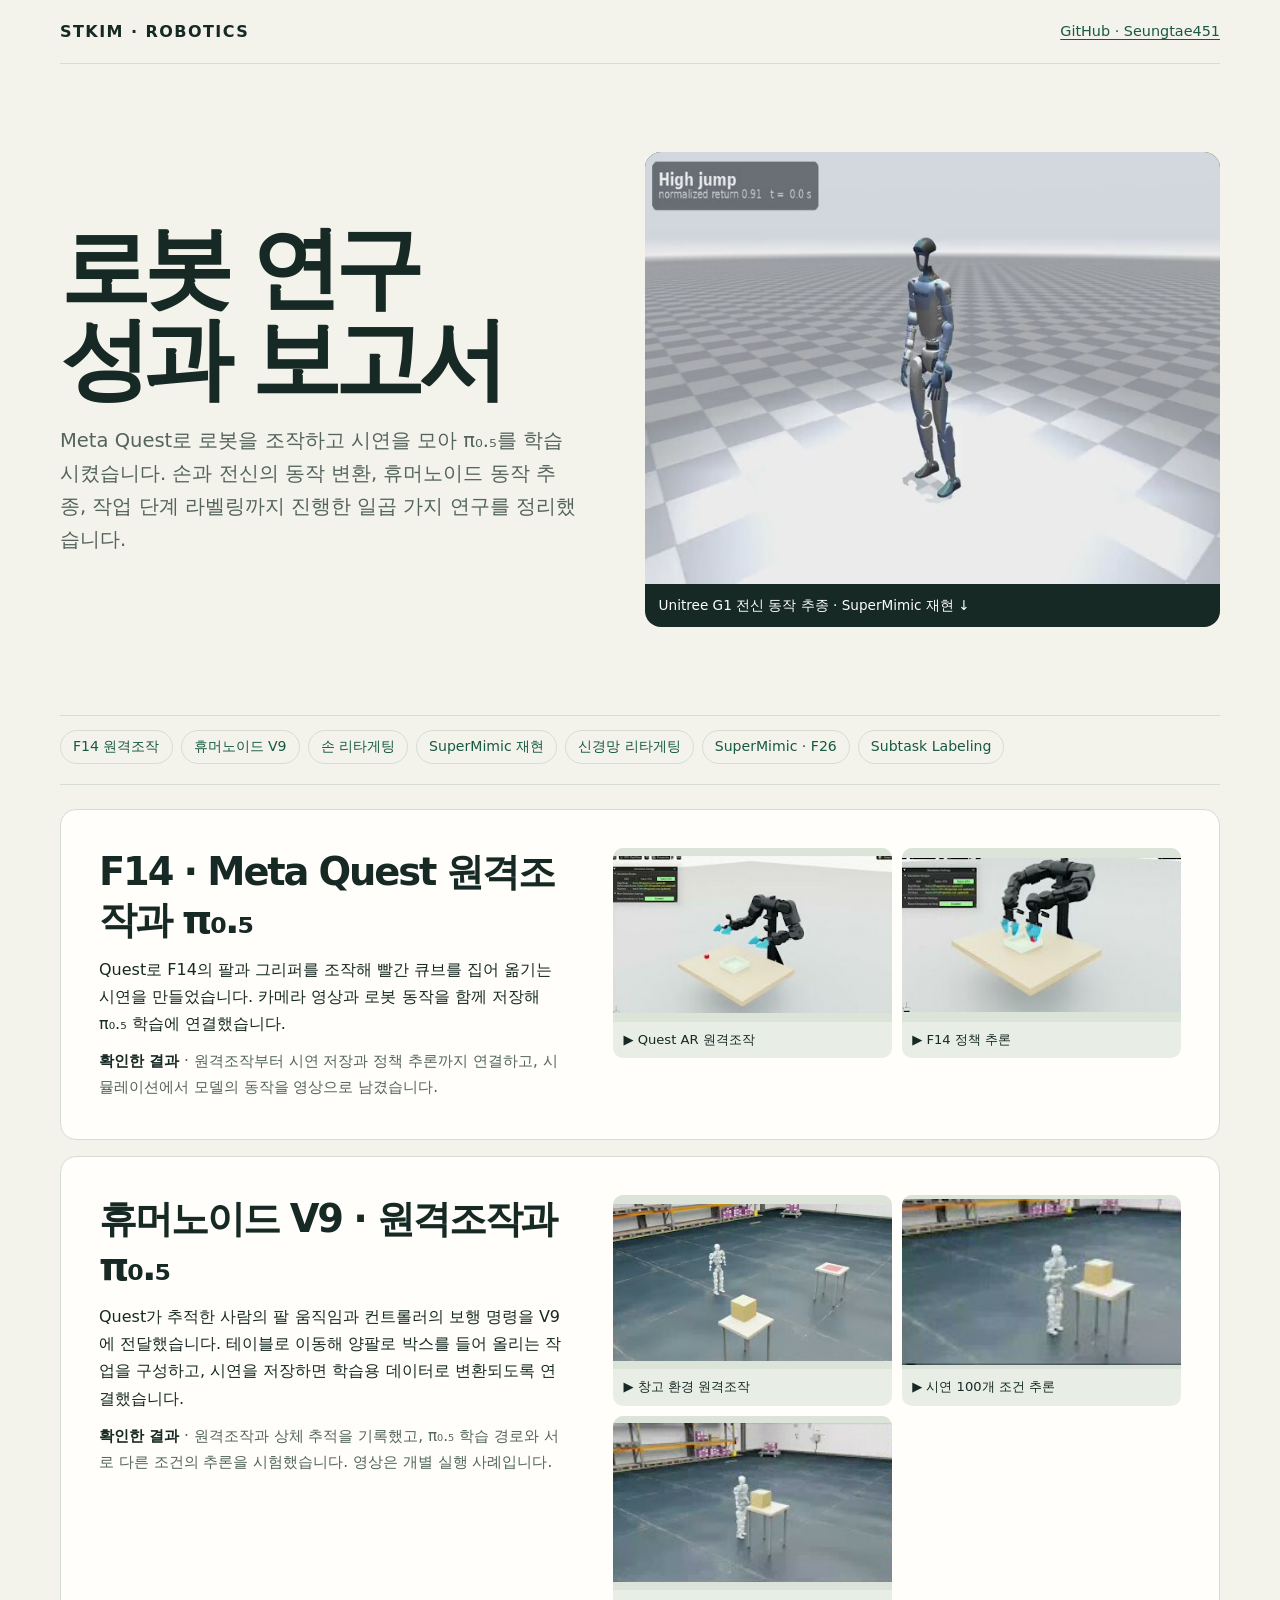
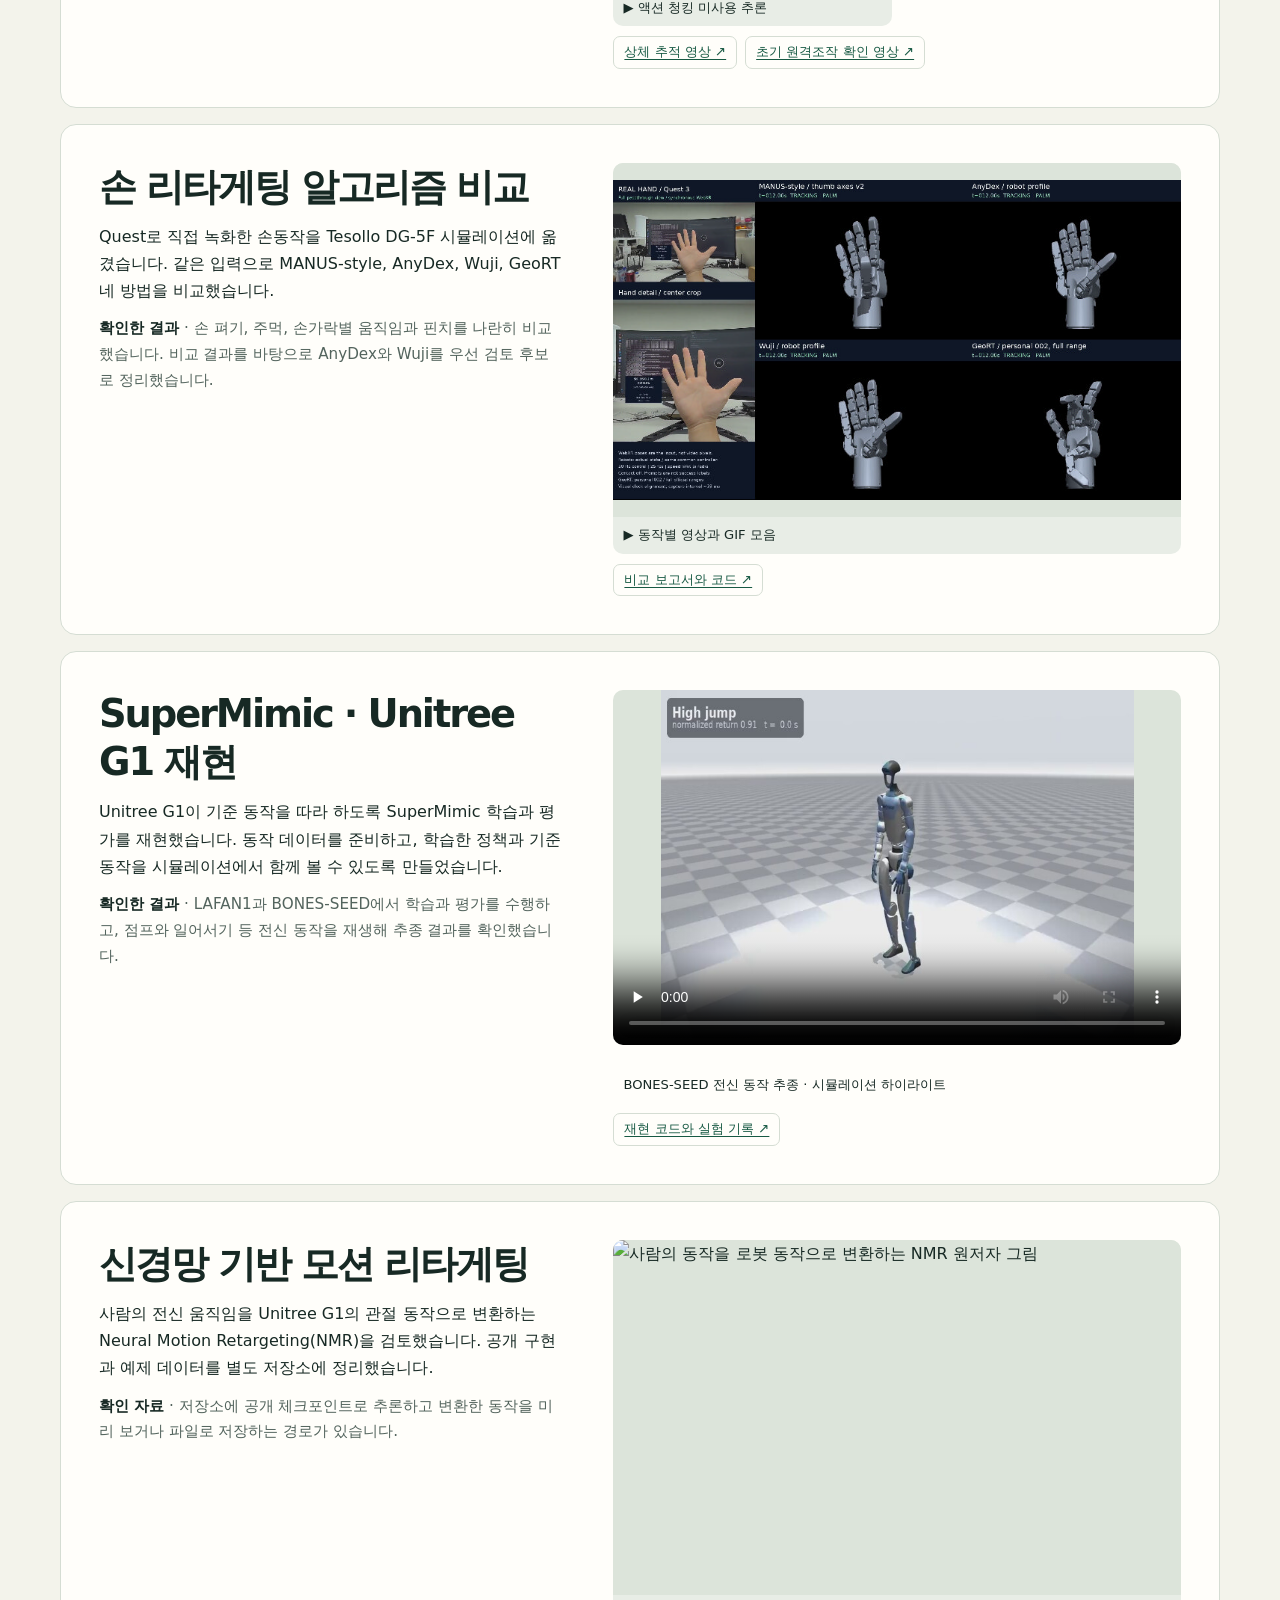
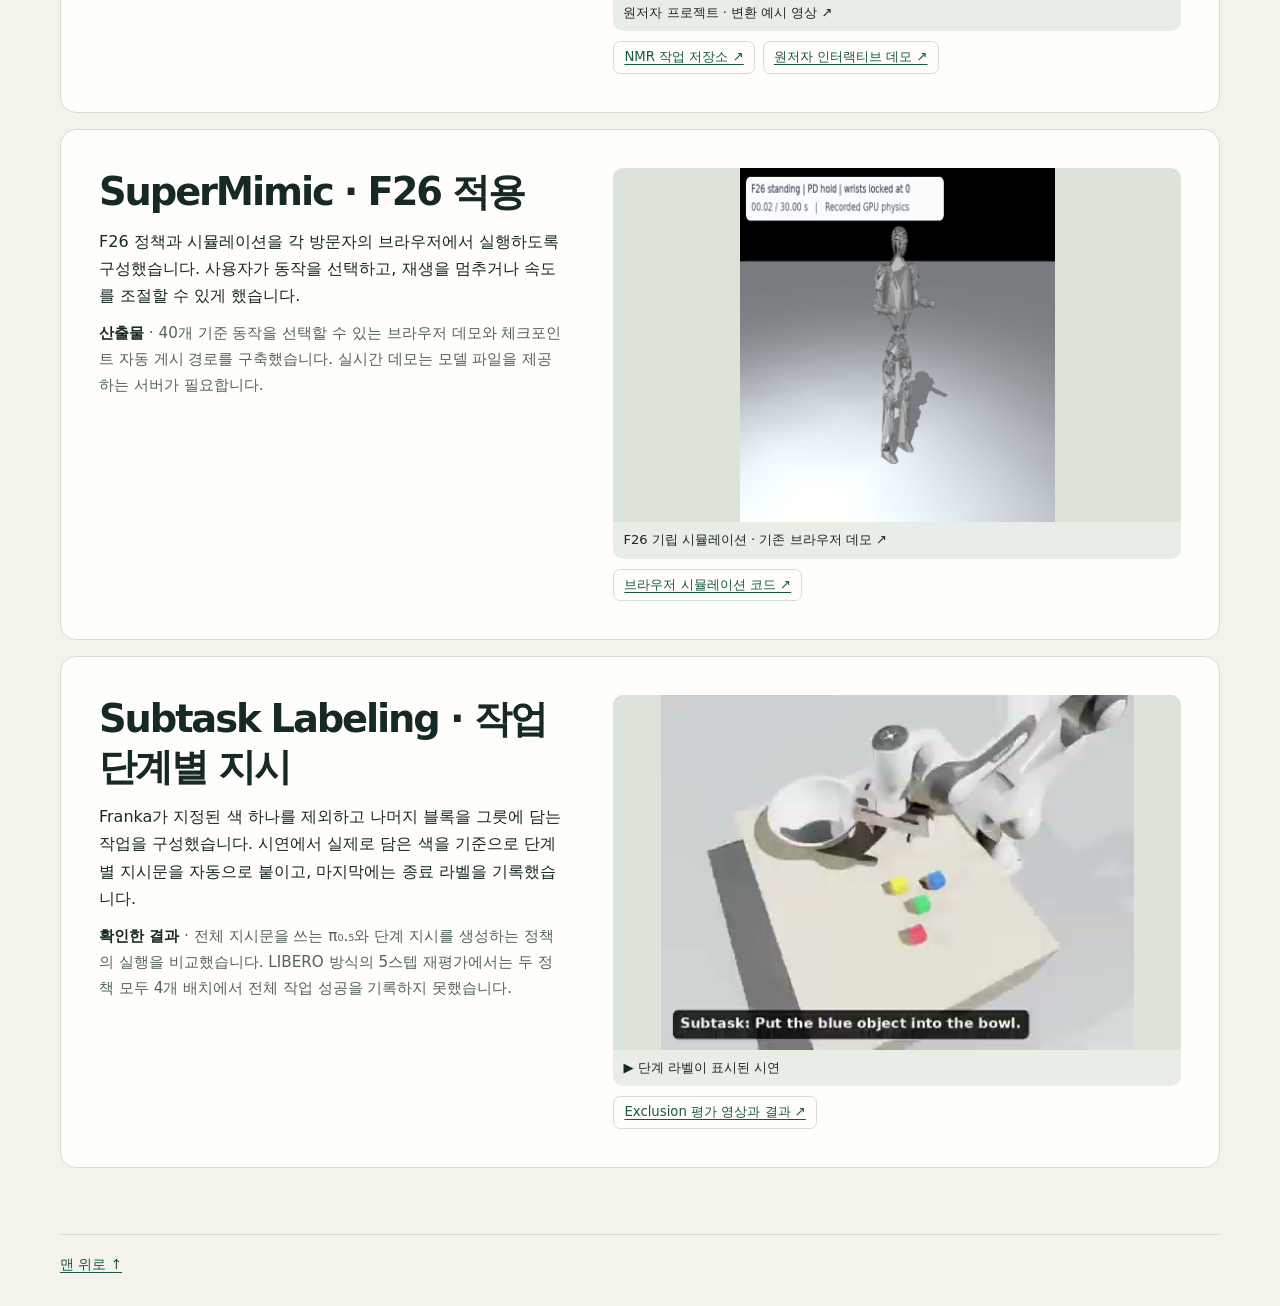
==== research/index.html @ a33a698f "Publish STKIM robotics research report" ====
<!doctype html>
<html lang="ko">
<head>
  <meta charset="utf-8">
  <meta name="viewport" content="width=device-width, initial-scale=1">
  <meta name="description" content="Seungtae451의 STKIM 로봇 연구 기록. Quest 원격조작, π₀.₅ 학습, 리타게팅, SuperMimic, Subtask Labeling.">
  <title>STKIM 로봇 연구 성과 | Seungtae451</title>
  <style>
    :root { color-scheme: light; --paper: #f3f3eb; --white: #fffefa; --ink: #172924; --muted: #53645d; --accent: #175943; --border: #d5ddd3; }
    * { box-sizing: border-box; }
    body { margin: 0; background: var(--paper); color: var(--ink); font: 16px/1.7 "Instrument Sans", system-ui, sans-serif; }
    a { color: var(--accent); text-underline-offset: .2em; }
    a:focus-visible { outline: 2px solid #97640c; outline-offset: 4px; }
    img, video { display: block; width: 100%; }
    .wrap { max-width: 1160px; width: min(100% - 36px, 1160px); margin-inline: auto; }
    .top { display: flex; justify-content: space-between; align-items: center; gap: 14px; padding-block: 18px; border-bottom: 1px solid var(--border); }
    .top a { font-size: .9rem; }
    .brand { font-weight: 800; letter-spacing: .09em; }
    .hero { display: grid; grid-template-columns: .95fr 1.05fr; align-items: center; gap: clamp(22px, 5vw, 70px); padding-block: clamp(36px, 7vw, 88px); }
    h1, h2, p, figure { margin: 0; }
    h1 { font-size: clamp(2.8rem, 7vw, 5.8rem); line-height: 1.02; letter-spacing: -.075em; }
    h2 { font-size: clamp(1.55rem, 3vw, 2.45rem); line-height: 1.25; letter-spacing: -.055em; }
    .hero p { color: var(--muted); font-size: clamp(1rem, 2vw, 1.22rem); margin-top: 18px; max-width: 28em; }
    .hero-photo { overflow: hidden; border-radius: 16px; background: var(--ink); color: white; text-decoration: none; }
    .hero-photo img { aspect-ratio: 4/3; object-fit: cover; }
    .hero-photo figcaption { padding: 10px 14px; font-size: .85rem; }
    nav { display: flex; flex-wrap: wrap; gap: 8px; padding-block: 14px 20px; border-block: 1px solid var(--border); }
    nav a { border: 1px solid var(--border); padding: 4px 12px; border-radius: 99px; text-decoration: none; font-size: .88rem; }
    nav a:hover, .links a:hover { background: #e4ece2; }
    main { padding-block: 24px 50px; }
    article { display: grid; grid-template-columns: minmax(0, .9fr) minmax(0, 1.1fr); gap: clamp(18px, 4vw, 50px); padding: clamp(16px, 3.4vw, 38px); background: var(--white); border: 1px solid var(--border); border-radius: 16px; margin-bottom: 16px; scroll-margin-top: 14px; }
    article:target { border-color: var(--accent); }
    article p { margin-top: 12px; }
    .result { color: var(--muted); font-size: .95rem; }
    .result strong { color: var(--ink); }
    .media { display: grid; align-content: start; gap: 10px; min-width: 0; }
    .two { display: grid; grid-template-columns: repeat(2, minmax(0, 1fr)); gap: 10px; }
    .shot { display: block; color: var(--ink); background: #e8ede6; border-radius: 10px; overflow: hidden; text-decoration: none; }
    .shot img, video { background: #dce4da; aspect-ratio: 16/10; object-fit: contain; }
    .shot figcaption, .caption { padding: 7px 10px; font-size: .82rem; }
    video { border-radius: 10px; }
    .links { display: flex; flex-wrap: wrap; gap: 8px; align-items: center; }
    .links a { padding: 4px 10px; border: 1px solid var(--border); border-radius: 7px; font-size: .83rem; }
    footer { padding-block: 18px 30px; border-top: 1px solid var(--border); font-size: .85rem; }
    @media (max-width: 730px) { .hero, article { grid-template-columns: 1fr; } .hero-photo img { aspect-ratio: 16/10; } }
    @media (max-width: 365px) { .two { grid-template-columns: 1fr; } }
  </style>
</head>
<body>
  <header class="wrap top" id="top">
    <span class="brand">STKIM · ROBOTICS</span>
    <a href="https://github.com/Seungtae451">GitHub · Seungtae451</a>
  </header>
  <div class="wrap">
    <div class="hero">
      <div>
        <h1>로봇 연구<br>성과 보고서</h1>
        <p>Meta Quest로 로봇을 조작하고 시연을 모아 π₀.₅를 학습시켰습니다. 손과 전신의 동작 변환, 휴머노이드 동작 추종, 작업 단계 라벨링까지 진행한 일곱 가지 연구를 정리했습니다.</p>
      </div>
      <a class="hero-photo" href="#supermimic">
        <figure>
          <img src="media/g1.jpg" alt="전신 동작 추종 평가 중인 Unitree G1 시뮬레이션">
          <figcaption>Unitree G1 전신 동작 추종 · SuperMimic 재현 ↓</figcaption>
        </figure>
      </a>
    </div>
    <nav aria-label="연구 목차">
      <a href="#f14">F14 원격조작</a>
      <a href="#v9">휴머노이드 V9</a>
      <a href="#hand">손 리타게팅</a>
      <a href="#supermimic">SuperMimic 재현</a>
      <a href="#nmr">신경망 리타게팅</a>
      <a href="#f26">SuperMimic · F26</a>
      <a href="#subtasks">Subtask Labeling</a>
    </nav>
  </div>
  <main class="wrap">
    <article id="f14">
      <div>
        <h2>F14 · Meta Quest 원격조작과 π₀.₅</h2>
        <p>Quest로 F14의 팔과 그리퍼를 조작해 빨간 큐브를 집어 옮기는 시연을 만들었습니다. 카메라 영상과 로봇 동작을 함께 저장해 π₀.₅ 학습에 연결했습니다.</p>
        <p class="result"><strong>확인한 결과</strong> · 원격조작부터 시연 저장과 정책 추론까지 연결하고, 시뮬레이션에서 모델의 동작을 영상으로 남겼습니다.</p>
      </div>
      <div class="media">
        <div class="two">
          <a class="shot" href="https://drive.google.com/file/d/10QDhROBwnZEJcBWFunTa1n_Fi5Is-BO4/view"><figure><img loading="lazy" src="media/f14-teleop.jpg" alt="테이블 위 큐브를 조작하는 F14 시뮬레이션"><figcaption>▶ Quest AR 원격조작</figcaption></figure></a>
          <a class="shot" href="https://drive.google.com/file/d/1l9twoK1zWPKI_O8fhQSVG7NZGAdwRZES/view"><figure><img loading="lazy" src="media/f14-inference.jpg" alt="큐브와 트레이 위로 양팔을 뻗은 F14"><figcaption>▶ F14 정책 추론</figcaption></figure></a>
        </div>
      </div>
    </article>
    <article id="v9">
      <div>
        <h2>휴머노이드 V9 · 원격조작과 π₀.₅</h2>
        <p>Quest가 추적한 사람의 팔 움직임과 컨트롤러의 보행 명령을 V9에 전달했습니다. 테이블로 이동해 양팔로 박스를 들어 올리는 작업을 구성하고, 시연을 저장하면 학습용 데이터로 변환되도록 연결했습니다.</p>
        <p class="result"><strong>확인한 결과</strong> · 원격조작과 상체 추적을 기록했고, π₀.₅ 학습 경로와 서로 다른 조건의 추론을 시험했습니다. 영상은 개별 실행 사례입니다.</p>
      </div>
      <div class="media">
        <div class="two">
          <a class="shot" href="https://drive.google.com/file/d/1FmxVtYudtwBKYmcY87tuaqDLKYUvxX9Q/view"><figure><img loading="lazy" src="media/v9-teleop.jpg" alt="창고에서 상자와 테이블을 마주한 V9"><figcaption>▶ 창고 환경 원격조작</figcaption></figure></a>
          <a class="shot" href="https://drive.google.com/file/d/1nk2f-4PsqUkwDfJNuUQLoX2HTHNrC0Kg/view"><figure><img loading="lazy" src="media/v9-inference-100.jpg" alt="V9이 상자 앞에 접근한 π₀.₅ 추론 장면"><figcaption>▶ 시연 100개 조건 추론</figcaption></figure></a>
          <a class="shot" href="https://drive.google.com/file/d/1Ysn9MyioKZhhFRVrclIQYXdm59sbXl_d/view"><figure><img loading="lazy" src="media/v9-inference.jpg" alt="액션 청킹을 사용하지 않은 V9 추론 장면"><figcaption>▶ 액션 청킹 미사용 추론</figcaption></figure></a>
        </div>
        <div class="links">
          <a href="https://drive.google.com/file/d/10MUFA9UGnZ_Vcvisf9_b1suWK8al1P_J/view">상체 추적 영상 ↗</a>
          <a href="https://drive.google.com/file/d/1uySdnS9bOAnoiG3dwZJFyXrgqfOoGhAy/view">초기 원격조작 확인 영상 ↗</a>
        </div>
      </div>
    </article>
    <article id="hand">
      <div>
        <h2>손 리타게팅 알고리즘 비교</h2>
        <p>Quest로 직접 녹화한 손동작을 Tesollo DG-5F 시뮬레이션에 옮겼습니다. 같은 입력으로 MANUS-style, AnyDex, Wuji, GeoRT 네 방법을 비교했습니다.</p>
        <p class="result"><strong>확인한 결과</strong> · 손 펴기, 주먹, 손가락별 움직임과 핀치를 나란히 비교했습니다. 비교 결과를 바탕으로 AnyDex와 Wuji를 우선 검토 후보로 정리했습니다.</p>
      </div>
      <div class="media">
        <a class="shot" href="https://github.com/Seungtae451/hand_teleoperation#sec07"><figure><img loading="lazy" src="media/hand.jpg" alt="사람 손과 네 리타게팅 방법의 결과를 나란히 비교한 화면"><figcaption>▶ 동작별 영상과 GIF 모음</figcaption></figure></a>
        <div class="links"><a href="https://github.com/Seungtae451/hand_teleoperation">비교 보고서와 코드 ↗</a></div>
      </div>
    </article>
    <article id="supermimic">
      <div>
        <h2>SuperMimic · Unitree G1 재현</h2>
        <p>Unitree G1이 기준 동작을 따라 하도록 SuperMimic 학습과 평가를 재현했습니다. 동작 데이터를 준비하고, 학습한 정책과 기준 동작을 시뮬레이션에서 함께 볼 수 있도록 만들었습니다.</p>
        <p class="result"><strong>확인한 결과</strong> · LAFAN1과 BONES-SEED에서 학습과 평가를 수행하고, 점프와 일어서기 등 전신 동작을 재생해 추종 결과를 확인했습니다.</p>
      </div>
      <div class="media">
        <video controls preload="none" playsinline poster="media/g1.jpg" aria-label="G1의 BONES-SEED 전신 동작 추종 영상"><source src="media/g1-demo.webm" type="video/webm"></video>
        <p class="caption">BONES-SEED 전신 동작 추종 · 시뮬레이션 하이라이트</p>
        <div class="links"><a href="https://github.com/Seungtae451/SuperMimic-Reproduced_Cocelo">재현 코드와 실험 기록 ↗</a></div>
      </div>
    </article>
    <article id="nmr">
      <div>
        <h2>신경망 기반 모션 리타게팅</h2>
        <p>사람의 전신 움직임을 Unitree G1의 관절 동작으로 변환하는 Neural Motion Retargeting(NMR)을 검토했습니다. 공개 구현과 예제 데이터를 별도 저장소에 정리했습니다.</p>
        <p class="result"><strong>확인 자료</strong> · 저장소에 공개 체크포인트로 추론하고 변환한 동작을 미리 보거나 파일로 저장하는 경로가 있습니다.</p>
      </div>
      <div class="media">
        <a class="shot" href="https://nju3dv-humanoidgroup.github.io/nmr.github.io/"><figure><img loading="lazy" src="https://nju3dv-humanoidgroup.github.io/nmr.github.io/static/images/2.png" alt="사람의 동작을 로봇 동작으로 변환하는 NMR 원저자 그림"><figcaption>원저자 프로젝트 · 변환 예시 영상 ↗</figcaption></figure></a>
        <div class="links"><a href="https://github.com/Seungtae451/neural_motion_re-targeting">NMR 작업 저장소 ↗</a><a href="https://huggingface.co/spaces/RayZhao/NMR">원저자 인터랙티브 데모 ↗</a></div>
      </div>
    </article>
    <article id="f26">
      <div>
        <h2>SuperMimic · F26 적용</h2>
        <p>F26 정책과 시뮬레이션을 각 방문자의 브라우저에서 실행하도록 구성했습니다. 사용자가 동작을 선택하고, 재생을 멈추거나 속도를 조절할 수 있게 했습니다.</p>
        <p class="result"><strong>산출물</strong> · 40개 기준 동작을 선택할 수 있는 브라우저 데모와 체크포인트 자동 게시 경로를 구축했습니다. 실시간 데모는 모델 파일을 제공하는 서버가 필요합니다.</p>
      </div>
      <div class="media">
        <a class="shot" href="https://seungtae451.github.io/supermimic_f26/"><figure><img loading="lazy" src="media/f26.jpg" alt="F26의 시뮬레이션 기립 테스트 장면"><figcaption>F26 기립 시뮬레이션 · 기존 브라우저 데모 ↗</figcaption></figure></a>
        <div class="links"><a href="https://github.com/Seungtae451/supermimic_f26">브라우저 시뮬레이션 코드 ↗</a></div>
      </div>
    </article>
    <article id="subtasks">
      <div>
        <h2>Subtask Labeling · 작업 단계별 지시</h2>
        <p>Franka가 지정된 색 하나를 제외하고 나머지 블록을 그릇에 담는 작업을 구성했습니다. 시연에서 실제로 담은 색을 기준으로 단계별 지시문을 자동으로 붙이고, 마지막에는 종료 라벨을 기록했습니다.</p>
        <p class="result"><strong>확인한 결과</strong> · 전체 지시문을 쓰는 π₀.₅와 단계 지시를 생성하는 정책의 실행을 비교했습니다. LIBERO 방식의 5스텝 재평가에서는 두 정책 모두 4개 배치에서 전체 작업 성공을 기록하지 못했습니다.</p>
      </div>
      <div class="media">
        <a class="shot" href="https://drive.google.com/file/d/10hwUnLqgkVWCKJJTLqWFzZzk8eaLp3qQ/view"><figure><img loading="lazy" src="media/subtask.jpg" alt="Franka 작업 영상에 파란 블록을 그릇에 넣으라는 단계 지시가 표시된 장면"><figcaption>▶ 단계 라벨이 표시된 시연</figcaption></figure></a>
        <div class="links"><a href="../square-yaw-200/#libero-style">Exclusion 평가 영상과 결과 ↗</a></div>
      </div>
    </article>
  </main>
  <footer class="wrap"><a href="#top">맨 위로 ↑</a></footer>
</body>
</html>
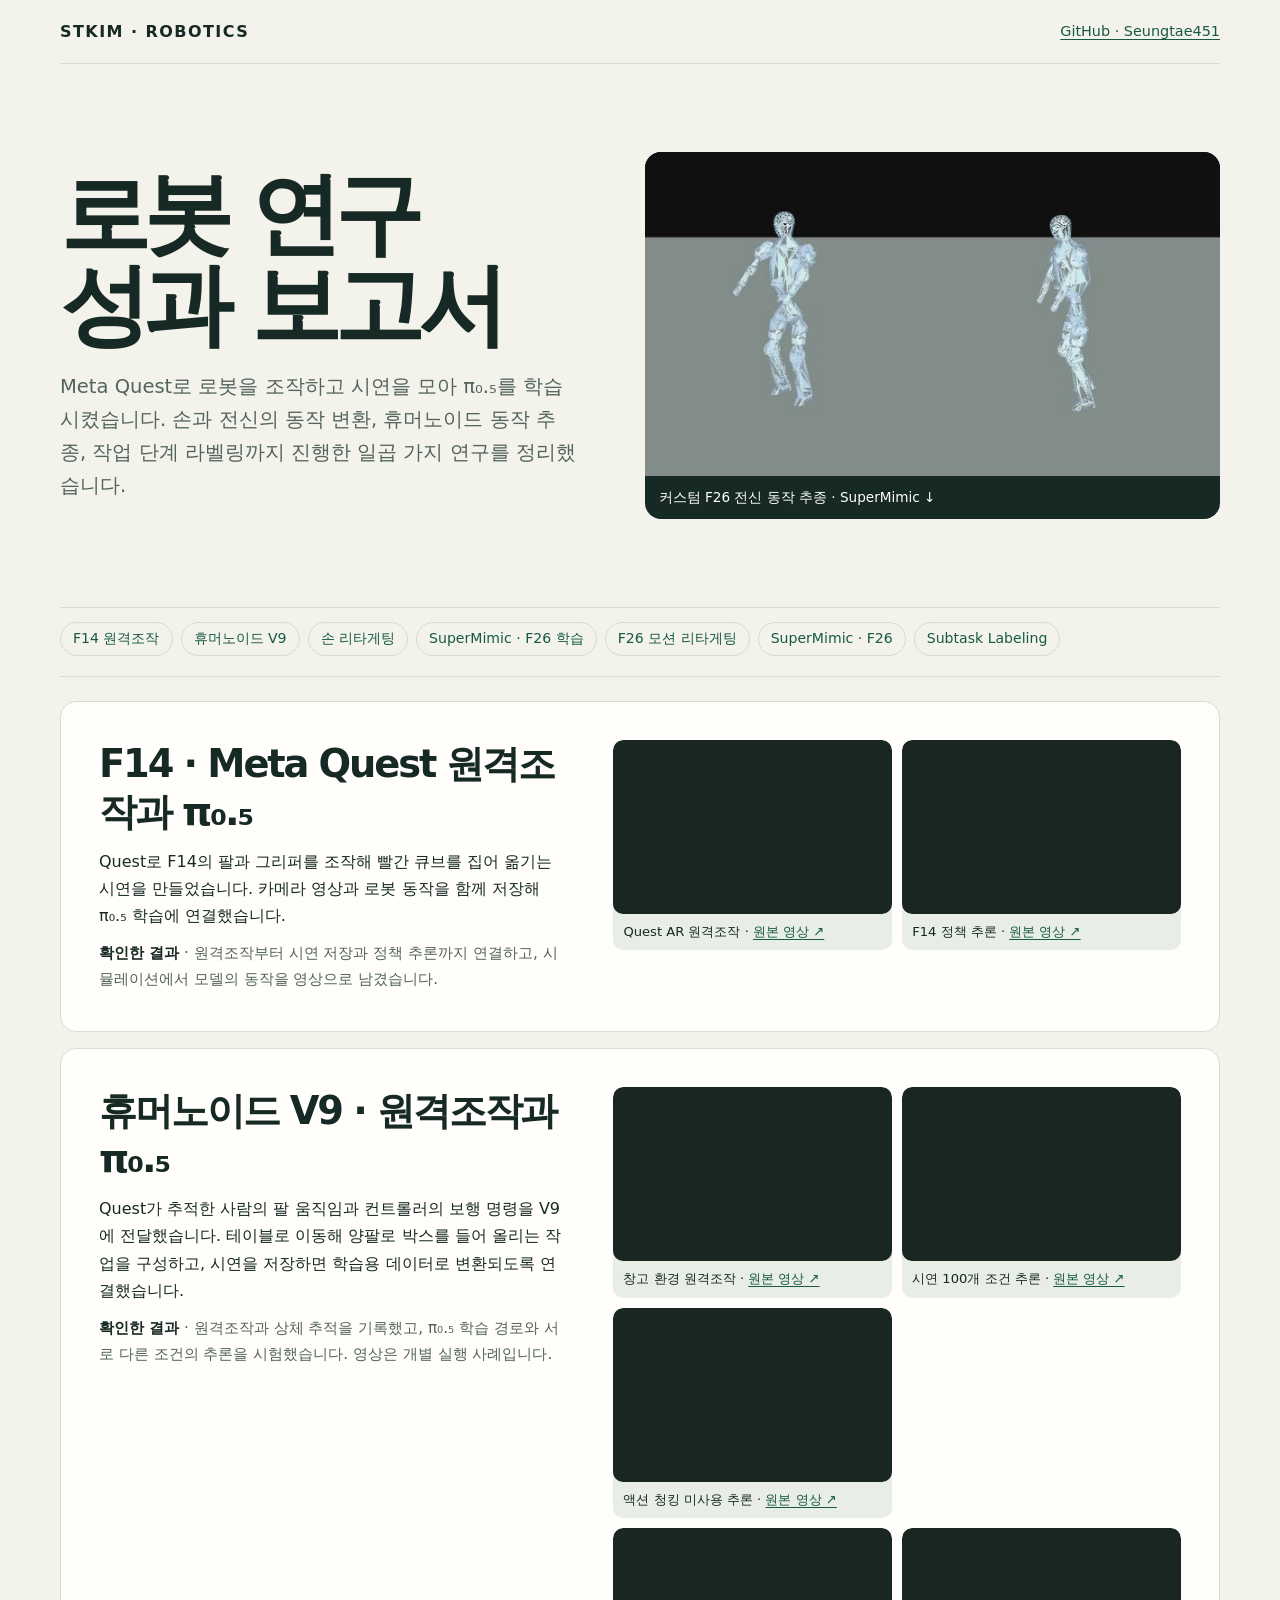
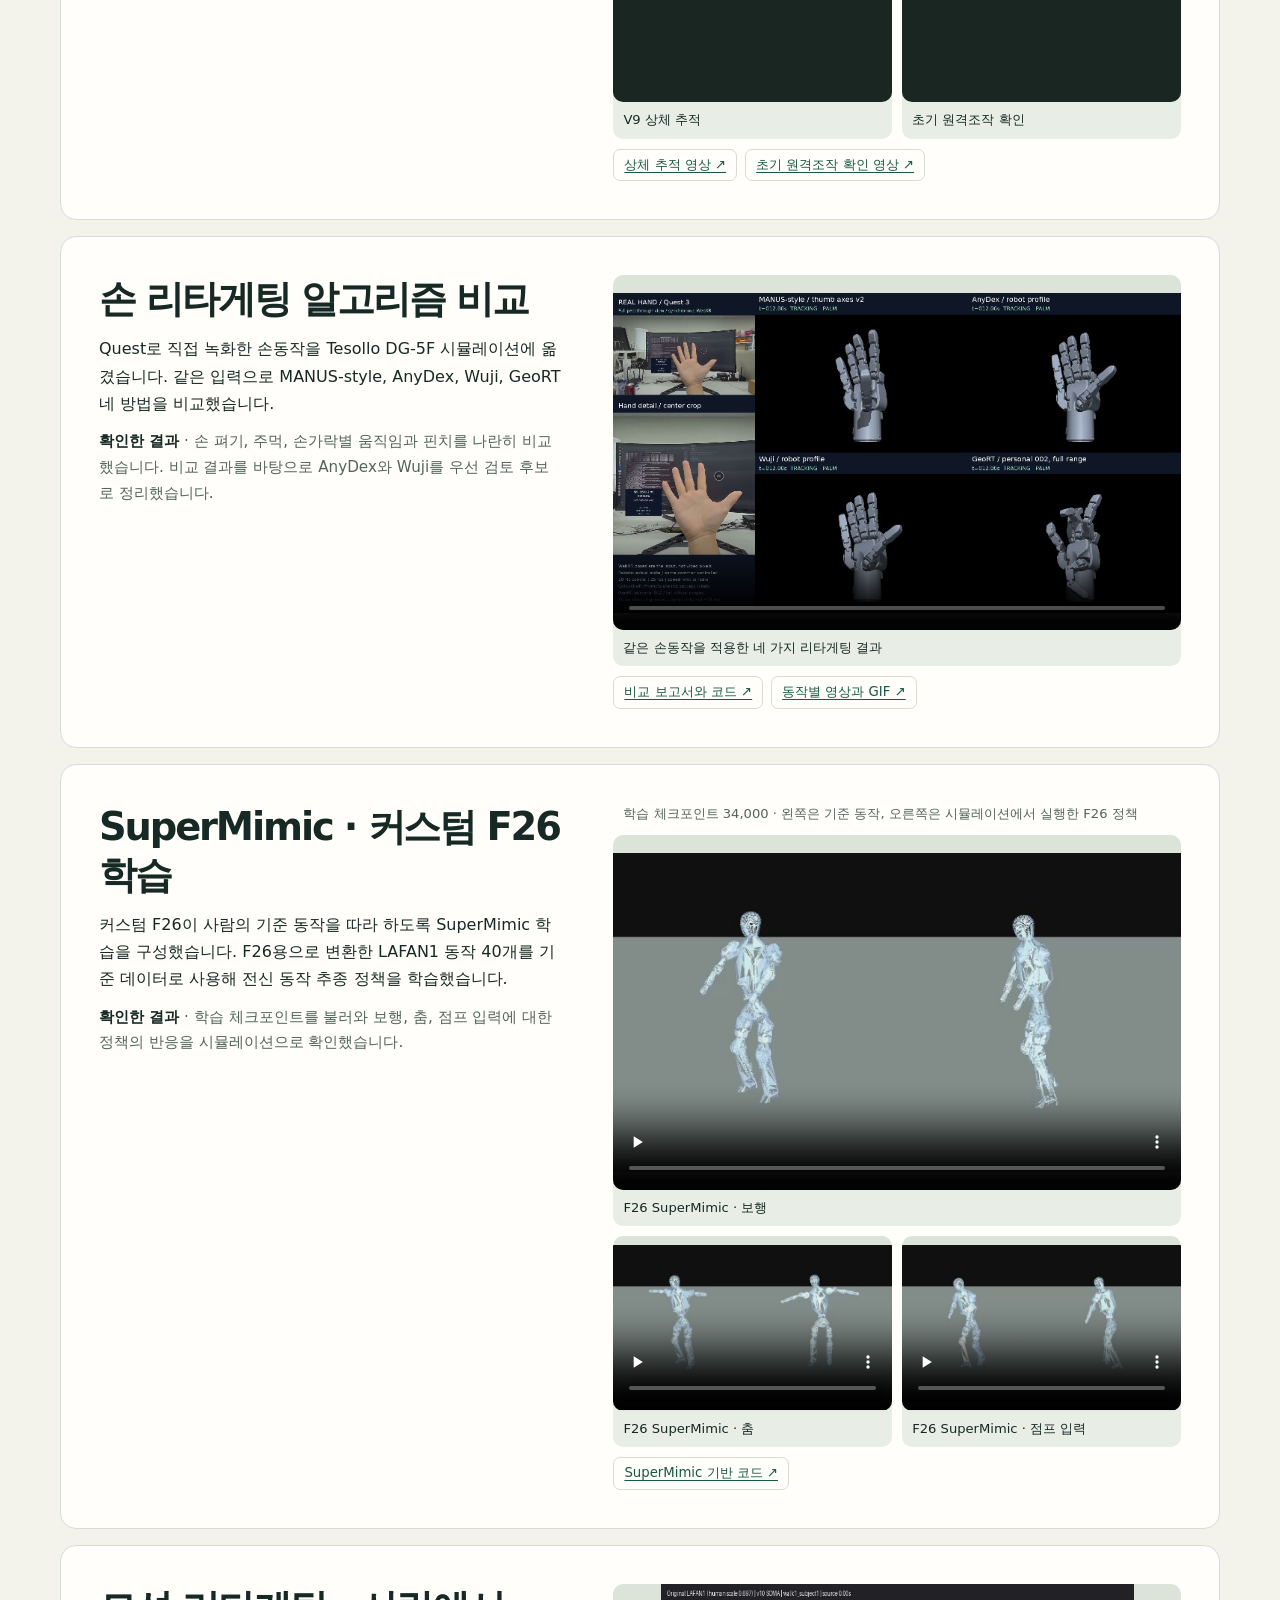
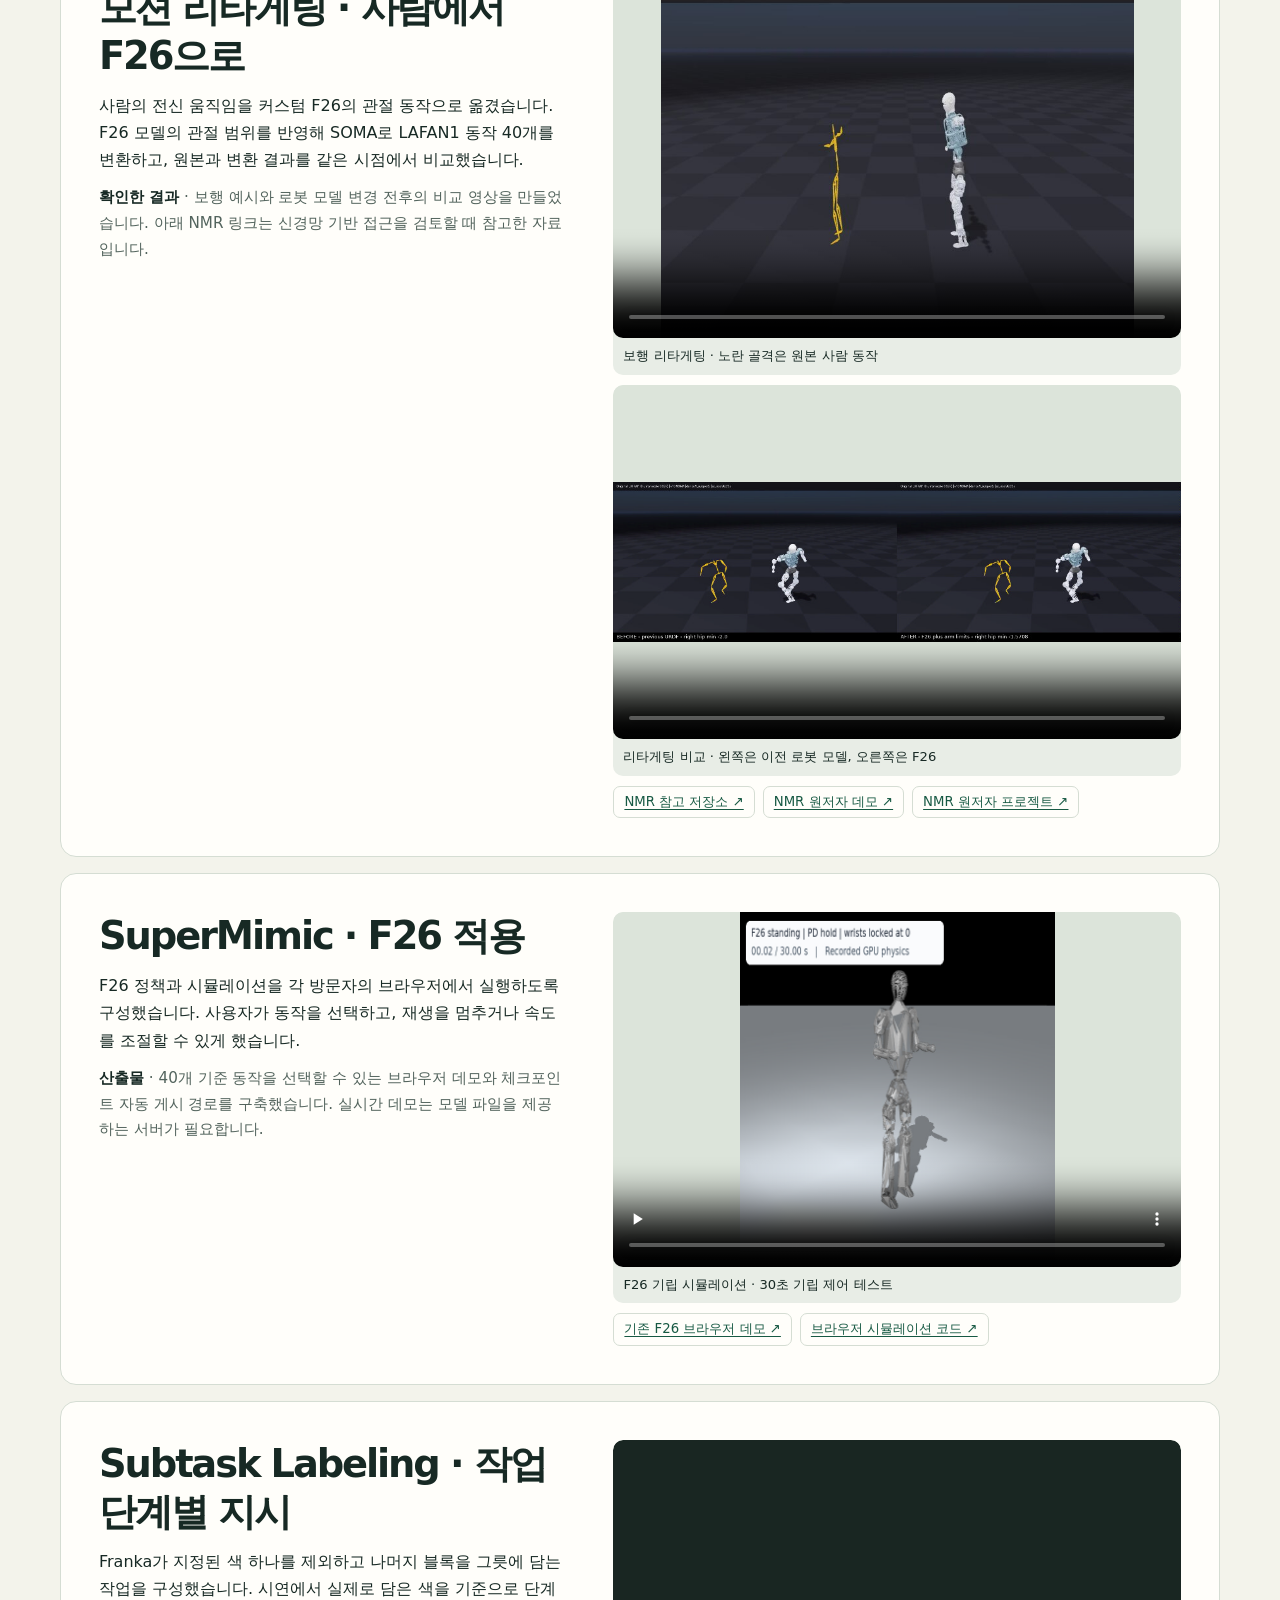
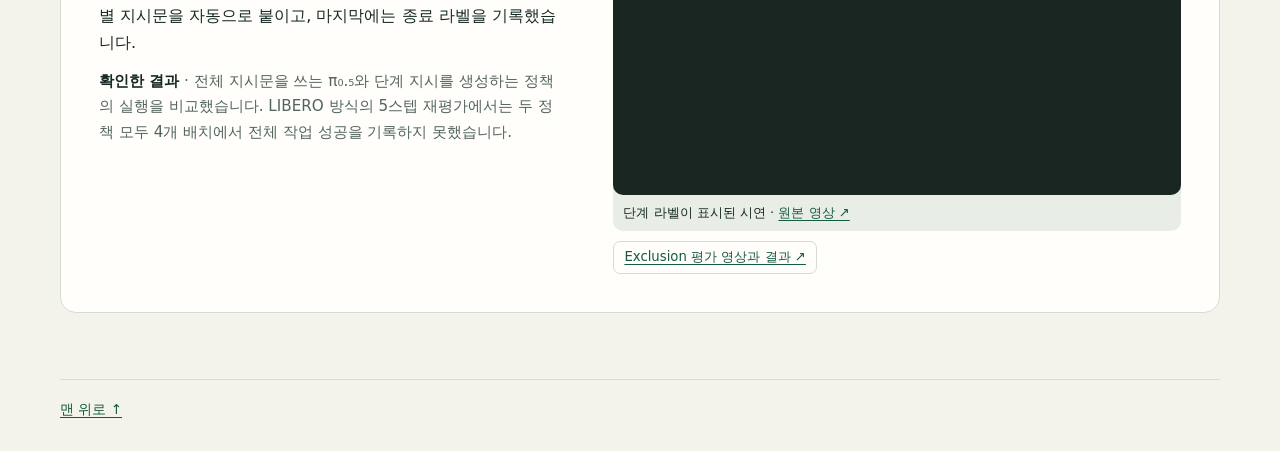
==== commit 28997e65: "Play research demos inline and document custom F26 work" ====
--- a/research/index.html
+++ b/research/index.html
@@ -11,7 +11,7 @@
     body { margin: 0; background: var(--paper); color: var(--ink); font: 16px/1.7 "Instrument Sans", system-ui, sans-serif; }
     a { color: var(--accent); text-underline-offset: .2em; }
     a:focus-visible { outline: 2px solid #97640c; outline-offset: 4px; }
-    img, video { display: block; width: 100%; }
+    img, video, iframe { display: block; width: 100%; }
     .wrap { max-width: 1160px; width: min(100% - 36px, 1160px); margin-inline: auto; }
     .top { display: flex; justify-content: space-between; align-items: center; gap: 14px; padding-block: 18px; border-bottom: 1px solid var(--border); }
     .top a { font-size: .9rem; }
@@ -22,7 +22,7 @@
     h2 { font-size: clamp(1.55rem, 3vw, 2.45rem); line-height: 1.25; letter-spacing: -.055em; }
     .hero p { color: var(--muted); font-size: clamp(1rem, 2vw, 1.22rem); margin-top: 18px; max-width: 28em; }
     .hero-photo { overflow: hidden; border-radius: 16px; background: var(--ink); color: white; text-decoration: none; }
-    .hero-photo img { aspect-ratio: 4/3; object-fit: cover; }
+    .hero-photo img { aspect-ratio: 16/9; object-fit: contain; }
     .hero-photo figcaption { padding: 10px 14px; font-size: .85rem; }
     nav { display: flex; flex-wrap: wrap; gap: 8px; padding-block: 14px 20px; border-block: 1px solid var(--border); }
     nav a { border: 1px solid var(--border); padding: 4px 12px; border-radius: 99px; text-decoration: none; font-size: .88rem; }
@@ -36,13 +36,15 @@
     .media { display: grid; align-content: start; gap: 10px; min-width: 0; }
     .two { display: grid; grid-template-columns: repeat(2, minmax(0, 1fr)); gap: 10px; }
     .shot { display: block; color: var(--ink); background: #e8ede6; border-radius: 10px; overflow: hidden; text-decoration: none; }
-    .shot img, video { background: #dce4da; aspect-ratio: 16/10; object-fit: contain; }
+    .shot img, video, iframe { background: #dce4da; aspect-ratio: 16/10; object-fit: contain; }
     .shot figcaption, .caption { padding: 7px 10px; font-size: .82rem; }
-    video { border-radius: 10px; }
+    video, iframe { border: 0; border-radius: 10px; }
+    iframe { aspect-ratio: 16/10; background: #192622; }
+    .caption { margin-top: 0; padding-block: 0; color: var(--muted); }
     .links { display: flex; flex-wrap: wrap; gap: 8px; align-items: center; }
     .links a { padding: 4px 10px; border: 1px solid var(--border); border-radius: 7px; font-size: .83rem; }
     footer { padding-block: 18px 30px; border-top: 1px solid var(--border); font-size: .85rem; }
-    @media (max-width: 730px) { .hero, article { grid-template-columns: 1fr; } .hero-photo img { aspect-ratio: 16/10; } }
+    @media (max-width: 730px) { .hero, article { grid-template-columns: 1fr; } }
     @media (max-width: 365px) { .two { grid-template-columns: 1fr; } }
   </style>
 </head>
@@ -59,8 +61,8 @@
       </div>
       <a class="hero-photo" href="#supermimic">
         <figure>
-          <img src="media/g1.jpg" alt="전신 동작 추종 평가 중인 Unitree G1 시뮬레이션">
-          <figcaption>Unitree G1 전신 동작 추종 · SuperMimic 재현 ↓</figcaption>
+          <img src="media/f26-policy-walk.jpg" alt="커스텀 F26의 보행 기준 동작과 학습 정책 시뮬레이션">
+          <figcaption>커스텀 F26 전신 동작 추종 · SuperMimic ↓</figcaption>
         </figure>
       </a>
     </div>
@@ -68,8 +70,8 @@
       <a href="#f14">F14 원격조작</a>
       <a href="#v9">휴머노이드 V9</a>
       <a href="#hand">손 리타게팅</a>
-      <a href="#supermimic">SuperMimic 재현</a>
-      <a href="#nmr">신경망 리타게팅</a>
+      <a href="#supermimic">SuperMimic · F26 학습</a>
+      <a href="#nmr">F26 모션 리타게팅</a>
       <a href="#f26">SuperMimic · F26</a>
       <a href="#subtasks">Subtask Labeling</a>
     </nav>
@@ -83,8 +85,8 @@
       </div>
       <div class="media">
         <div class="two">
-          <a class="shot" href="https://drive.google.com/file/d/10QDhROBwnZEJcBWFunTa1n_Fi5Is-BO4/view"><figure><img loading="lazy" src="media/f14-teleop.jpg" alt="테이블 위 큐브를 조작하는 F14 시뮬레이션"><figcaption>▶ Quest AR 원격조작</figcaption></figure></a>
-          <a class="shot" href="https://drive.google.com/file/d/1l9twoK1zWPKI_O8fhQSVG7NZGAdwRZES/view"><figure><img loading="lazy" src="media/f14-inference.jpg" alt="큐브와 트레이 위로 양팔을 뻗은 F14"><figcaption>▶ F14 정책 추론</figcaption></figure></a>
+          <figure class="shot"><iframe src="https://drive.google.com/file/d/10QDhROBwnZEJcBWFunTa1n_Fi5Is-BO4/preview" title="Quest AR 원격조작" loading="lazy" allow="autoplay; fullscreen" allowfullscreen></iframe><figcaption>Quest AR 원격조작 · <a href="https://drive.google.com/file/d/10QDhROBwnZEJcBWFunTa1n_Fi5Is-BO4/view">원본 영상 ↗</a></figcaption></figure>
+          <figure class="shot"><iframe src="https://drive.google.com/file/d/1l9twoK1zWPKI_O8fhQSVG7NZGAdwRZES/preview" title="F14 정책 추론" loading="lazy" allow="autoplay; fullscreen" allowfullscreen></iframe><figcaption>F14 정책 추론 · <a href="https://drive.google.com/file/d/1l9twoK1zWPKI_O8fhQSVG7NZGAdwRZES/view">원본 영상 ↗</a></figcaption></figure>
         </div>
       </div>
     </article>
@@ -96,9 +98,13 @@
       </div>
       <div class="media">
         <div class="two">
-          <a class="shot" href="https://drive.google.com/file/d/1FmxVtYudtwBKYmcY87tuaqDLKYUvxX9Q/view"><figure><img loading="lazy" src="media/v9-teleop.jpg" alt="창고에서 상자와 테이블을 마주한 V9"><figcaption>▶ 창고 환경 원격조작</figcaption></figure></a>
-          <a class="shot" href="https://drive.google.com/file/d/1nk2f-4PsqUkwDfJNuUQLoX2HTHNrC0Kg/view"><figure><img loading="lazy" src="media/v9-inference-100.jpg" alt="V9이 상자 앞에 접근한 π₀.₅ 추론 장면"><figcaption>▶ 시연 100개 조건 추론</figcaption></figure></a>
-          <a class="shot" href="https://drive.google.com/file/d/1Ysn9MyioKZhhFRVrclIQYXdm59sbXl_d/view"><figure><img loading="lazy" src="media/v9-inference.jpg" alt="액션 청킹을 사용하지 않은 V9 추론 장면"><figcaption>▶ 액션 청킹 미사용 추론</figcaption></figure></a>
+          <figure class="shot"><iframe src="https://drive.google.com/file/d/1FmxVtYudtwBKYmcY87tuaqDLKYUvxX9Q/preview" title="창고 환경 원격조작" loading="lazy" allow="autoplay; fullscreen" allowfullscreen></iframe><figcaption>창고 환경 원격조작 · <a href="https://drive.google.com/file/d/1FmxVtYudtwBKYmcY87tuaqDLKYUvxX9Q/view">원본 영상 ↗</a></figcaption></figure>
+          <figure class="shot"><iframe src="https://drive.google.com/file/d/1nk2f-4PsqUkwDfJNuUQLoX2HTHNrC0Kg/preview" title="시연 100개 조건 추론" loading="lazy" allow="autoplay; fullscreen" allowfullscreen></iframe><figcaption>시연 100개 조건 추론 · <a href="https://drive.google.com/file/d/1nk2f-4PsqUkwDfJNuUQLoX2HTHNrC0Kg/view">원본 영상 ↗</a></figcaption></figure>
+          <figure class="shot"><iframe src="https://drive.google.com/file/d/1Ysn9MyioKZhhFRVrclIQYXdm59sbXl_d/preview" title="액션 청킹 미사용 추론" loading="lazy" allow="autoplay; fullscreen" allowfullscreen></iframe><figcaption>액션 청킹 미사용 추론 · <a href="https://drive.google.com/file/d/1Ysn9MyioKZhhFRVrclIQYXdm59sbXl_d/view">원본 영상 ↗</a></figcaption></figure>
+        </div>
+        <div class="two">
+          <figure class="shot"><iframe src="https://drive.google.com/file/d/10MUFA9UGnZ_Vcvisf9_b1suWK8al1P_J/preview" title="V9 상체 추적" loading="lazy" allow="autoplay; fullscreen" allowfullscreen></iframe><figcaption>V9 상체 추적</figcaption></figure>
+          <figure class="shot"><iframe src="https://drive.google.com/file/d/1uySdnS9bOAnoiG3dwZJFyXrgqfOoGhAy/preview" title="초기 원격조작 확인" loading="lazy" allow="autoplay; fullscreen" allowfullscreen></iframe><figcaption>초기 원격조작 확인</figcaption></figure>
         </div>
         <div class="links">
           <a href="https://drive.google.com/file/d/10MUFA9UGnZ_Vcvisf9_b1suWK8al1P_J/view">상체 추적 영상 ↗</a>
@@ -113,31 +119,36 @@
         <p class="result"><strong>확인한 결과</strong> · 손 펴기, 주먹, 손가락별 움직임과 핀치를 나란히 비교했습니다. 비교 결과를 바탕으로 AnyDex와 Wuji를 우선 검토 후보로 정리했습니다.</p>
       </div>
       <div class="media">
-        <a class="shot" href="https://github.com/Seungtae451/hand_teleoperation#sec07"><figure><img loading="lazy" src="media/hand.jpg" alt="사람 손과 네 리타게팅 방법의 결과를 나란히 비교한 화면"><figcaption>▶ 동작별 영상과 GIF 모음</figcaption></figure></a>
-        <div class="links"><a href="https://github.com/Seungtae451/hand_teleoperation">비교 보고서와 코드 ↗</a></div>
+        <figure class="shot"><video controls preload="none" playsinline src="media/hand-comparison.mp4" poster="media/hand.jpg" aria-label="같은 손동작을 적용한 네 가지 리타게팅 결과"></video><figcaption>같은 손동작을 적용한 네 가지 리타게팅 결과</figcaption></figure>
+        <div class="links"><a href="https://github.com/Seungtae451/hand_teleoperation">비교 보고서와 코드 ↗</a><a href="https://github.com/Seungtae451/hand_teleoperation#sec07">동작별 영상과 GIF ↗</a></div>
       </div>
     </article>
     <article id="supermimic">
       <div>
-        <h2>SuperMimic · Unitree G1 재현</h2>
-        <p>Unitree G1이 기준 동작을 따라 하도록 SuperMimic 학습과 평가를 재현했습니다. 동작 데이터를 준비하고, 학습한 정책과 기준 동작을 시뮬레이션에서 함께 볼 수 있도록 만들었습니다.</p>
-        <p class="result"><strong>확인한 결과</strong> · LAFAN1과 BONES-SEED에서 학습과 평가를 수행하고, 점프와 일어서기 등 전신 동작을 재생해 추종 결과를 확인했습니다.</p>
+        <h2>SuperMimic · 커스텀 F26 학습</h2>
+        <p>커스텀 F26이 사람의 기준 동작을 따라 하도록 SuperMimic 학습을 구성했습니다. F26용으로 변환한 LAFAN1 동작 40개를 기준 데이터로 사용해 전신 동작 추종 정책을 학습했습니다.</p>
+        <p class="result"><strong>확인한 결과</strong> · 학습 체크포인트를 불러와 보행, 춤, 점프 입력에 대한 정책의 반응을 시뮬레이션으로 확인했습니다.</p>
       </div>
       <div class="media">
-        <video controls preload="none" playsinline poster="media/g1.jpg" aria-label="G1의 BONES-SEED 전신 동작 추종 영상"><source src="media/g1-demo.webm" type="video/webm"></video>
-        <p class="caption">BONES-SEED 전신 동작 추종 · 시뮬레이션 하이라이트</p>
-        <div class="links"><a href="https://github.com/Seungtae451/SuperMimic-Reproduced_Cocelo">재현 코드와 실험 기록 ↗</a></div>
+        <p class="caption">학습 체크포인트 34,000 · 왼쪽은 기준 동작, 오른쪽은 시뮬레이션에서 실행한 F26 정책</p>
+        <figure class="shot"><video controls preload="none" playsinline src="media/f26-policy-walk.mp4" poster="media/f26-policy-walk.jpg" aria-label="F26 SuperMimic · 보행"></video><figcaption>F26 SuperMimic · 보행</figcaption></figure>
+        <div class="two">
+          <figure class="shot"><video controls preload="none" playsinline src="media/f26-policy-dance.mp4" poster="media/f26-policy-dance.jpg" aria-label="F26 SuperMimic · 춤"></video><figcaption>F26 SuperMimic · 춤</figcaption></figure>
+          <figure class="shot"><video controls preload="none" playsinline src="media/f26-policy-jumps.mp4" poster="media/f26-policy-jumps.jpg" aria-label="F26 SuperMimic · 점프 입력"></video><figcaption>F26 SuperMimic · 점프 입력</figcaption></figure>
+        </div>
+        <div class="links"><a href="https://github.com/Seungtae451/SuperMimic-Reproduced_Cocelo">SuperMimic 기반 코드 ↗</a></div>
       </div>
     </article>
     <article id="nmr">
       <div>
-        <h2>신경망 기반 모션 리타게팅</h2>
-        <p>사람의 전신 움직임을 Unitree G1의 관절 동작으로 변환하는 Neural Motion Retargeting(NMR)을 검토했습니다. 공개 구현과 예제 데이터를 별도 저장소에 정리했습니다.</p>
-        <p class="result"><strong>확인 자료</strong> · 저장소에 공개 체크포인트로 추론하고 변환한 동작을 미리 보거나 파일로 저장하는 경로가 있습니다.</p>
+        <h2>모션 리타게팅 · 사람에서 F26으로</h2>
+        <p>사람의 전신 움직임을 커스텀 F26의 관절 동작으로 옮겼습니다. F26 모델의 관절 범위를 반영해 SOMA로 LAFAN1 동작 40개를 변환하고, 원본과 변환 결과를 같은 시점에서 비교했습니다.</p>
+        <p class="result"><strong>확인한 결과</strong> · 보행 예시와 로봇 모델 변경 전후의 비교 영상을 만들었습니다. 아래 NMR 링크는 신경망 기반 접근을 검토할 때 참고한 자료입니다.</p>
       </div>
       <div class="media">
-        <a class="shot" href="https://nju3dv-humanoidgroup.github.io/nmr.github.io/"><figure><img loading="lazy" src="https://nju3dv-humanoidgroup.github.io/nmr.github.io/static/images/2.png" alt="사람의 동작을 로봇 동작으로 변환하는 NMR 원저자 그림"><figcaption>원저자 프로젝트 · 변환 예시 영상 ↗</figcaption></figure></a>
-        <div class="links"><a href="https://github.com/Seungtae451/neural_motion_re-targeting">NMR 작업 저장소 ↗</a><a href="https://huggingface.co/spaces/RayZhao/NMR">원저자 인터랙티브 데모 ↗</a></div>
+        <figure class="shot"><video controls preload="none" playsinline src="media/f26-retarget-walk.mp4" poster="media/f26-retarget-walk.jpg" aria-label="보행 리타게팅 · 노란 골격은 원본 사람 동작"></video><figcaption>보행 리타게팅 · 노란 골격은 원본 사람 동작</figcaption></figure>
+        <figure class="shot"><video controls preload="none" playsinline src="media/f26-retarget-comparison.mp4" poster="media/f26-retarget-comparison.jpg" aria-label="리타게팅 비교 · 왼쪽은 이전 로봇 모델, 오른쪽은 F26"></video><figcaption>리타게팅 비교 · 왼쪽은 이전 로봇 모델, 오른쪽은 F26</figcaption></figure>
+        <div class="links"><a href="https://github.com/Seungtae451/neural_motion_re-targeting">NMR 참고 저장소 ↗</a><a href="https://huggingface.co/spaces/RayZhao/NMR">NMR 원저자 데모 ↗</a><a href="https://nju3dv-humanoidgroup.github.io/nmr.github.io/">NMR 원저자 프로젝트 ↗</a></div>
       </div>
     </article>
     <article id="f26">
@@ -147,8 +158,8 @@
         <p class="result"><strong>산출물</strong> · 40개 기준 동작을 선택할 수 있는 브라우저 데모와 체크포인트 자동 게시 경로를 구축했습니다. 실시간 데모는 모델 파일을 제공하는 서버가 필요합니다.</p>
       </div>
       <div class="media">
-        <a class="shot" href="https://seungtae451.github.io/supermimic_f26/"><figure><img loading="lazy" src="media/f26.jpg" alt="F26의 시뮬레이션 기립 테스트 장면"><figcaption>F26 기립 시뮬레이션 · 기존 브라우저 데모 ↗</figcaption></figure></a>
-        <div class="links"><a href="https://github.com/Seungtae451/supermimic_f26">브라우저 시뮬레이션 코드 ↗</a></div>
+        <figure class="shot"><video controls preload="none" playsinline src="media/f26-standing.mp4" poster="media/f26.jpg" aria-label="F26 기립 시뮬레이션 · 30초 기립 제어 테스트"></video><figcaption>F26 기립 시뮬레이션 · 30초 기립 제어 테스트</figcaption></figure>
+        <div class="links"><a href="https://seungtae451.github.io/supermimic_f26/">기존 F26 브라우저 데모 ↗</a><a href="https://github.com/Seungtae451/supermimic_f26">브라우저 시뮬레이션 코드 ↗</a></div>
       </div>
     </article>
     <article id="subtasks">
@@ -158,7 +169,7 @@
         <p class="result"><strong>확인한 결과</strong> · 전체 지시문을 쓰는 π₀.₅와 단계 지시를 생성하는 정책의 실행을 비교했습니다. LIBERO 방식의 5스텝 재평가에서는 두 정책 모두 4개 배치에서 전체 작업 성공을 기록하지 못했습니다.</p>
       </div>
       <div class="media">
-        <a class="shot" href="https://drive.google.com/file/d/10hwUnLqgkVWCKJJTLqWFzZzk8eaLp3qQ/view"><figure><img loading="lazy" src="media/subtask.jpg" alt="Franka 작업 영상에 파란 블록을 그릇에 넣으라는 단계 지시가 표시된 장면"><figcaption>▶ 단계 라벨이 표시된 시연</figcaption></figure></a>
+        <figure class="shot"><iframe src="https://drive.google.com/file/d/10hwUnLqgkVWCKJJTLqWFzZzk8eaLp3qQ/preview" title="단계 라벨이 표시된 시연" loading="lazy" allow="autoplay; fullscreen" allowfullscreen></iframe><figcaption>단계 라벨이 표시된 시연 · <a href="https://drive.google.com/file/d/10hwUnLqgkVWCKJJTLqWFzZzk8eaLp3qQ/view">원본 영상 ↗</a></figcaption></figure>
         <div class="links"><a href="../square-yaw-200/#libero-style">Exclusion 평가 영상과 결과 ↗</a></div>
       </div>
     </article>
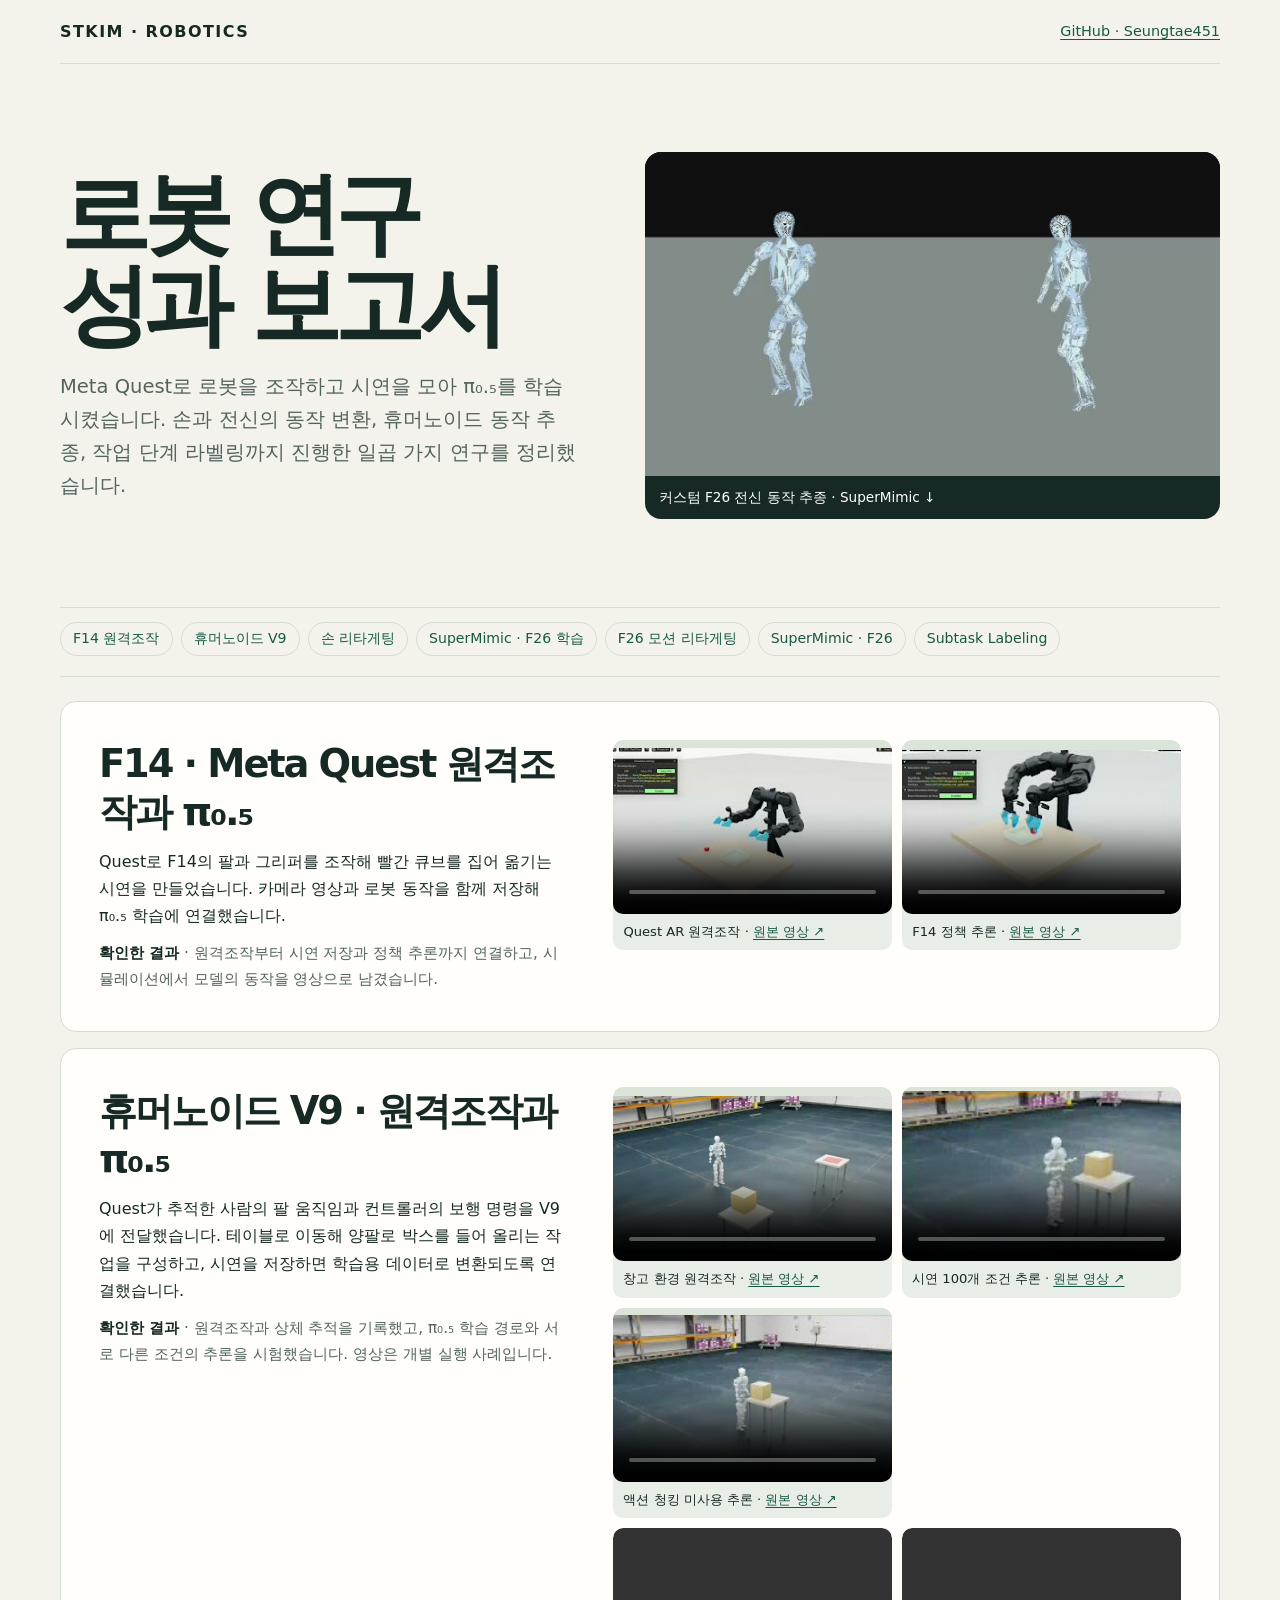
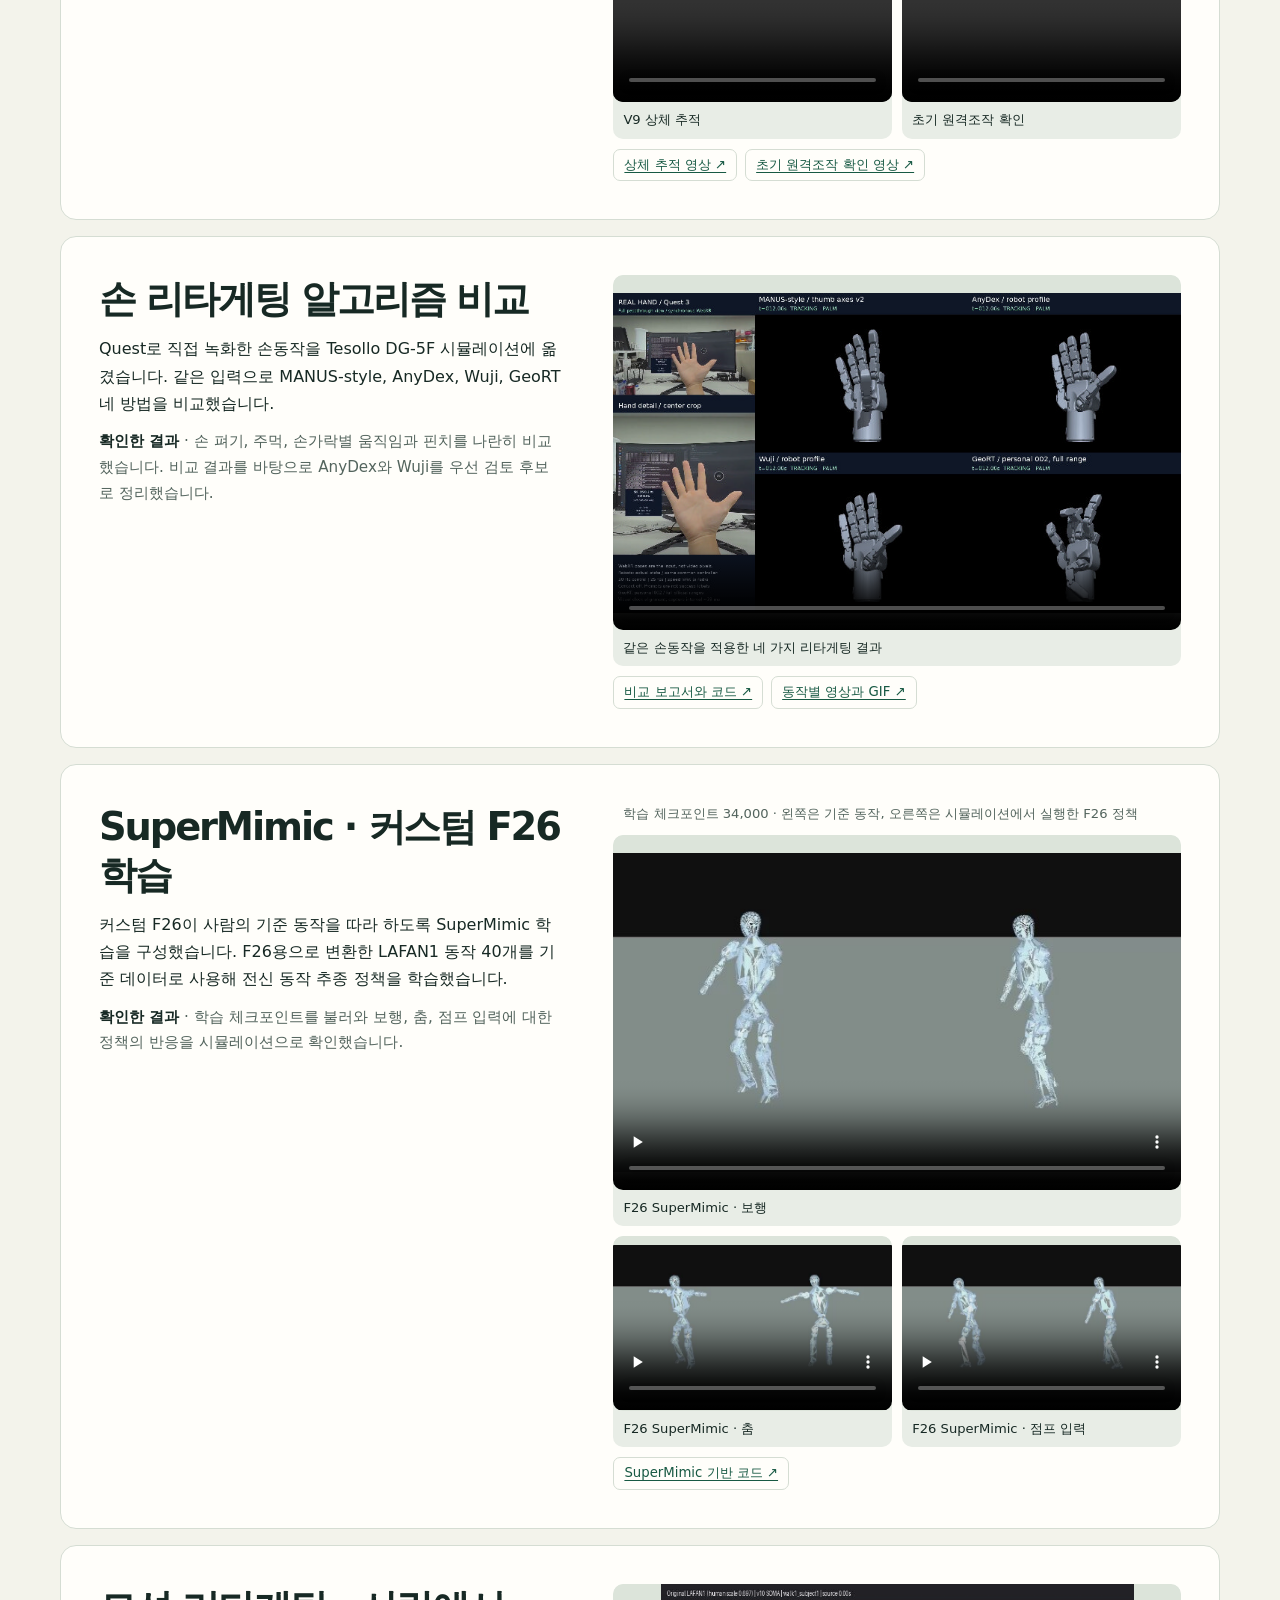
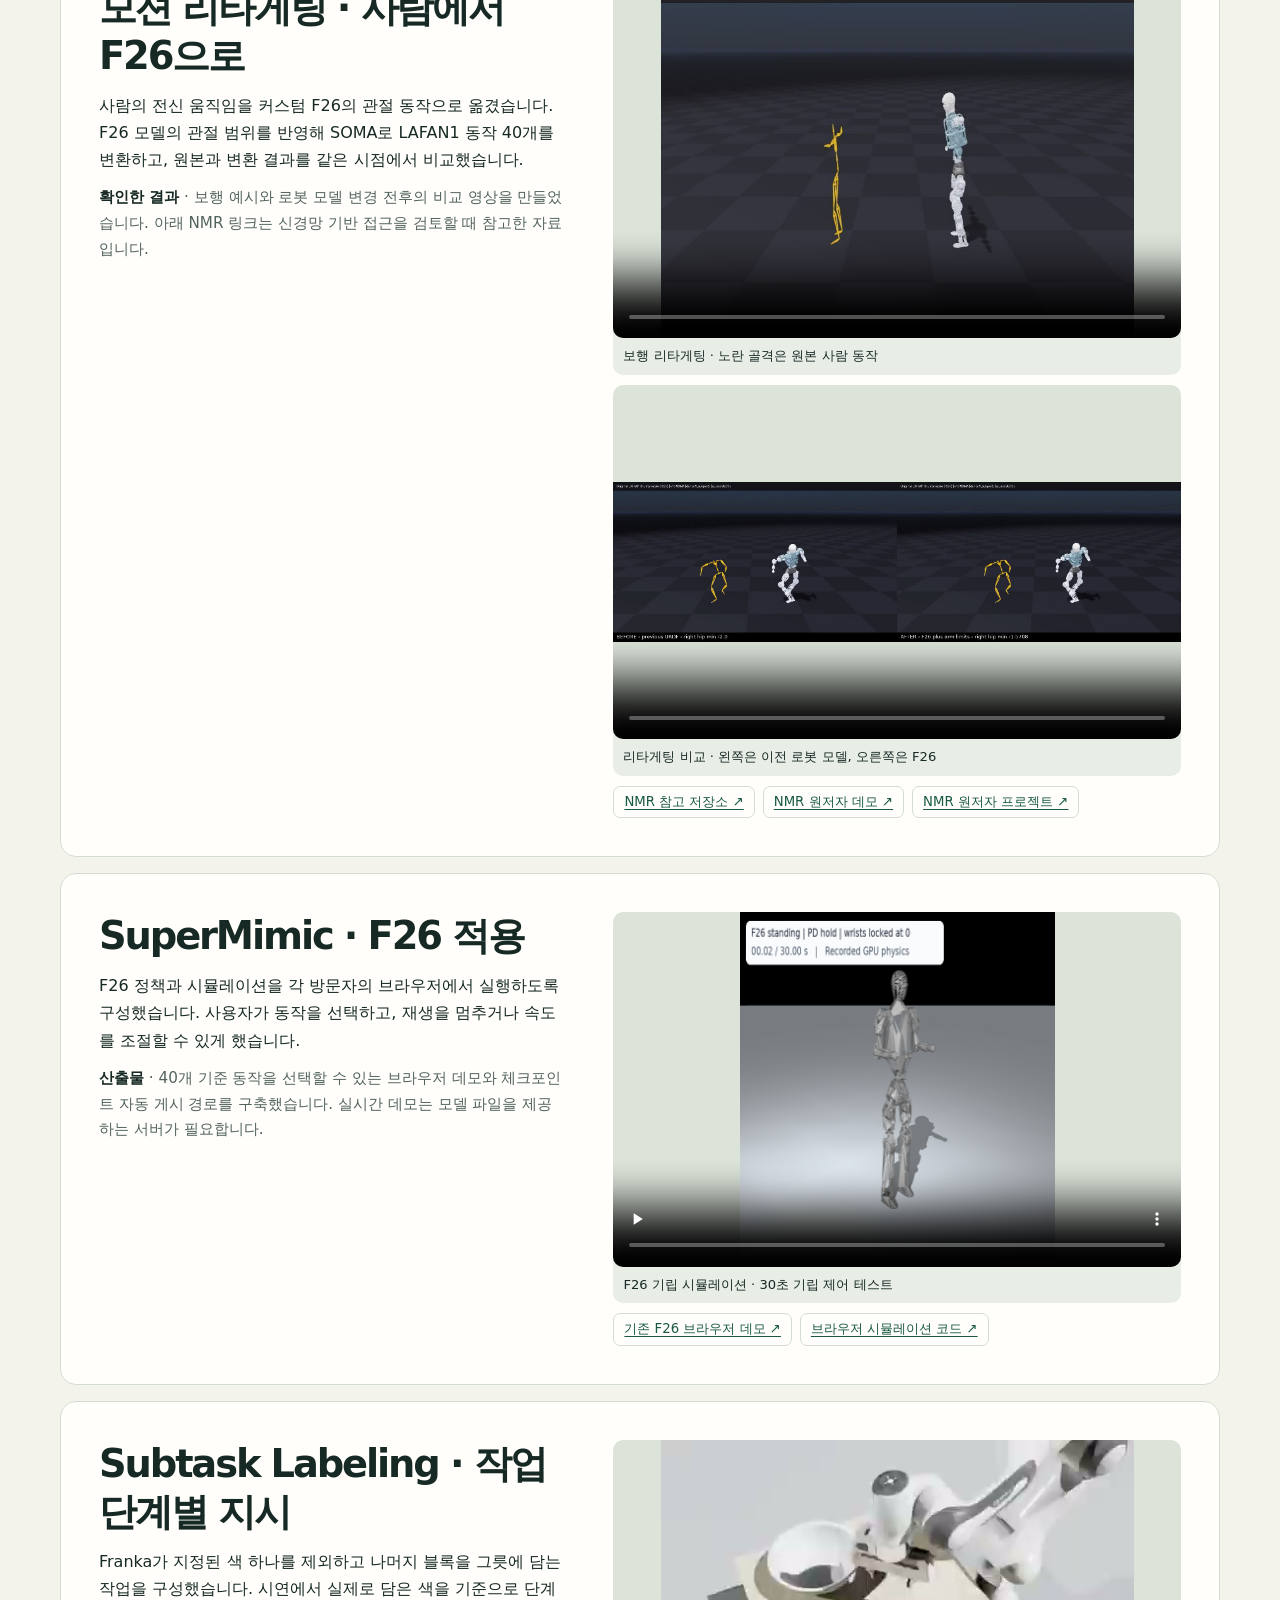
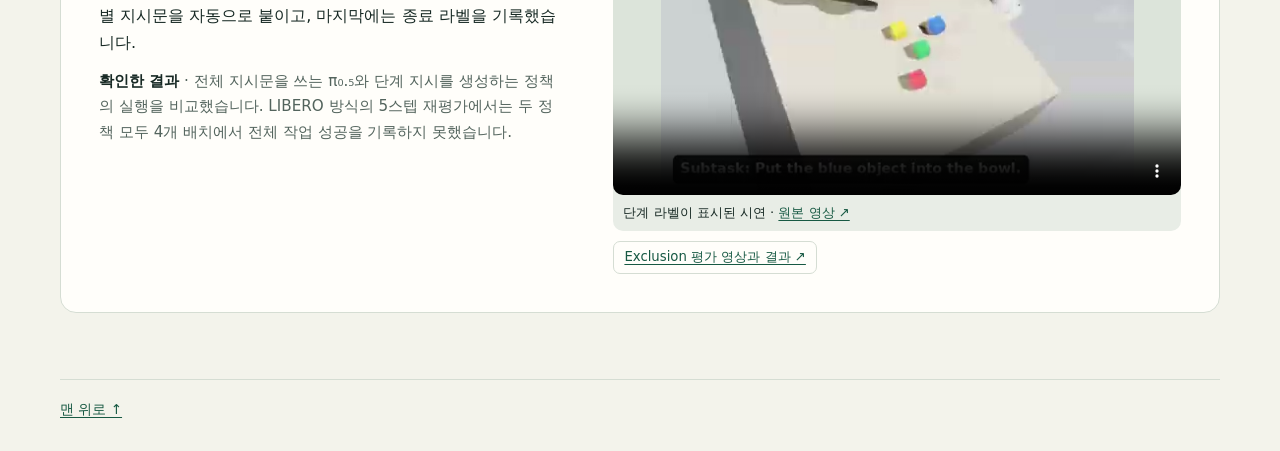
==== commit 08a7267d: "Host research recording MP4s on GitHub Pages" ====
--- a/research/index.html
+++ b/research/index.html
@@ -11,7 +11,7 @@
     body { margin: 0; background: var(--paper); color: var(--ink); font: 16px/1.7 "Instrument Sans", system-ui, sans-serif; }
     a { color: var(--accent); text-underline-offset: .2em; }
     a:focus-visible { outline: 2px solid #97640c; outline-offset: 4px; }
-    img, video, iframe { display: block; width: 100%; }
+    img, video { display: block; width: 100%; }
     .wrap { max-width: 1160px; width: min(100% - 36px, 1160px); margin-inline: auto; }
     .top { display: flex; justify-content: space-between; align-items: center; gap: 14px; padding-block: 18px; border-bottom: 1px solid var(--border); }
     .top a { font-size: .9rem; }
@@ -36,10 +36,9 @@
     .media { display: grid; align-content: start; gap: 10px; min-width: 0; }
     .two { display: grid; grid-template-columns: repeat(2, minmax(0, 1fr)); gap: 10px; }
     .shot { display: block; color: var(--ink); background: #e8ede6; border-radius: 10px; overflow: hidden; text-decoration: none; }
-    .shot img, video, iframe { background: #dce4da; aspect-ratio: 16/10; object-fit: contain; }
+    .shot img, video { background: #dce4da; aspect-ratio: 16/10; object-fit: contain; }
     .shot figcaption, .caption { padding: 7px 10px; font-size: .82rem; }
-    video, iframe { border: 0; border-radius: 10px; }
-    iframe { aspect-ratio: 16/10; background: #192622; }
+    video { border: 0; border-radius: 10px; }
     .caption { margin-top: 0; padding-block: 0; color: var(--muted); }
     .links { display: flex; flex-wrap: wrap; gap: 8px; align-items: center; }
     .links a { padding: 4px 10px; border: 1px solid var(--border); border-radius: 7px; font-size: .83rem; }
@@ -85,8 +84,8 @@
       </div>
       <div class="media">
         <div class="two">
-          <figure class="shot"><iframe src="https://drive.google.com/file/d/10QDhROBwnZEJcBWFunTa1n_Fi5Is-BO4/preview" title="Quest AR 원격조작" loading="lazy" allow="autoplay; fullscreen" allowfullscreen></iframe><figcaption>Quest AR 원격조작 · <a href="https://drive.google.com/file/d/10QDhROBwnZEJcBWFunTa1n_Fi5Is-BO4/view">원본 영상 ↗</a></figcaption></figure>
-          <figure class="shot"><iframe src="https://drive.google.com/file/d/1l9twoK1zWPKI_O8fhQSVG7NZGAdwRZES/preview" title="F14 정책 추론" loading="lazy" allow="autoplay; fullscreen" allowfullscreen></iframe><figcaption>F14 정책 추론 · <a href="https://drive.google.com/file/d/1l9twoK1zWPKI_O8fhQSVG7NZGAdwRZES/view">원본 영상 ↗</a></figcaption></figure>
+          <figure class="shot"><video controls preload="none" playsinline src="media/f14-teleop.mp4" poster="media/f14-teleop.jpg" aria-label="Quest AR 원격조작"></video><figcaption>Quest AR 원격조작 · <a href="https://drive.google.com/file/d/10QDhROBwnZEJcBWFunTa1n_Fi5Is-BO4/view">원본 영상 ↗</a></figcaption></figure>
+          <figure class="shot"><video controls preload="none" playsinline src="media/f14-inference.mp4" poster="media/f14-inference.jpg" aria-label="F14 정책 추론"></video><figcaption>F14 정책 추론 · <a href="https://drive.google.com/file/d/1l9twoK1zWPKI_O8fhQSVG7NZGAdwRZES/view">원본 영상 ↗</a></figcaption></figure>
         </div>
       </div>
     </article>
@@ -98,13 +97,13 @@
       </div>
       <div class="media">
         <div class="two">
-          <figure class="shot"><iframe src="https://drive.google.com/file/d/1FmxVtYudtwBKYmcY87tuaqDLKYUvxX9Q/preview" title="창고 환경 원격조작" loading="lazy" allow="autoplay; fullscreen" allowfullscreen></iframe><figcaption>창고 환경 원격조작 · <a href="https://drive.google.com/file/d/1FmxVtYudtwBKYmcY87tuaqDLKYUvxX9Q/view">원본 영상 ↗</a></figcaption></figure>
-          <figure class="shot"><iframe src="https://drive.google.com/file/d/1nk2f-4PsqUkwDfJNuUQLoX2HTHNrC0Kg/preview" title="시연 100개 조건 추론" loading="lazy" allow="autoplay; fullscreen" allowfullscreen></iframe><figcaption>시연 100개 조건 추론 · <a href="https://drive.google.com/file/d/1nk2f-4PsqUkwDfJNuUQLoX2HTHNrC0Kg/view">원본 영상 ↗</a></figcaption></figure>
-          <figure class="shot"><iframe src="https://drive.google.com/file/d/1Ysn9MyioKZhhFRVrclIQYXdm59sbXl_d/preview" title="액션 청킹 미사용 추론" loading="lazy" allow="autoplay; fullscreen" allowfullscreen></iframe><figcaption>액션 청킹 미사용 추론 · <a href="https://drive.google.com/file/d/1Ysn9MyioKZhhFRVrclIQYXdm59sbXl_d/view">원본 영상 ↗</a></figcaption></figure>
+          <figure class="shot"><video controls preload="none" playsinline src="media/v9-teleop.mp4" poster="media/v9-teleop.jpg" aria-label="창고 환경 원격조작"></video><figcaption>창고 환경 원격조작 · <a href="https://drive.google.com/file/d/1FmxVtYudtwBKYmcY87tuaqDLKYUvxX9Q/view">원본 영상 ↗</a></figcaption></figure>
+          <figure class="shot"><video controls preload="none" playsinline src="media/v9-inference-100.mp4" poster="media/v9-inference-100.jpg" aria-label="시연 100개 조건 추론"></video><figcaption>시연 100개 조건 추론 · <a href="https://drive.google.com/file/d/1nk2f-4PsqUkwDfJNuUQLoX2HTHNrC0Kg/view">원본 영상 ↗</a></figcaption></figure>
+          <figure class="shot"><video controls preload="none" playsinline src="media/v9-inference.mp4" poster="media/v9-inference.jpg" aria-label="액션 청킹 미사용 추론"></video><figcaption>액션 청킹 미사용 추론 · <a href="https://drive.google.com/file/d/1Ysn9MyioKZhhFRVrclIQYXdm59sbXl_d/view">원본 영상 ↗</a></figcaption></figure>
         </div>
         <div class="two">
-          <figure class="shot"><iframe src="https://drive.google.com/file/d/10MUFA9UGnZ_Vcvisf9_b1suWK8al1P_J/preview" title="V9 상체 추적" loading="lazy" allow="autoplay; fullscreen" allowfullscreen></iframe><figcaption>V9 상체 추적</figcaption></figure>
-          <figure class="shot"><iframe src="https://drive.google.com/file/d/1uySdnS9bOAnoiG3dwZJFyXrgqfOoGhAy/preview" title="초기 원격조작 확인" loading="lazy" allow="autoplay; fullscreen" allowfullscreen></iframe><figcaption>초기 원격조작 확인</figcaption></figure>
+          <figure class="shot"><video controls preload="metadata" playsinline src="media/v9-upper-body.mp4" aria-label="V9 상체 추적"></video><figcaption>V9 상체 추적</figcaption></figure>
+          <figure class="shot"><video controls preload="metadata" playsinline src="media/early-teleop.mp4" aria-label="초기 원격조작 확인"></video><figcaption>초기 원격조작 확인</figcaption></figure>
         </div>
         <div class="links">
           <a href="https://drive.google.com/file/d/10MUFA9UGnZ_Vcvisf9_b1suWK8al1P_J/view">상체 추적 영상 ↗</a>
@@ -169,7 +168,7 @@
         <p class="result"><strong>확인한 결과</strong> · 전체 지시문을 쓰는 π₀.₅와 단계 지시를 생성하는 정책의 실행을 비교했습니다. LIBERO 방식의 5스텝 재평가에서는 두 정책 모두 4개 배치에서 전체 작업 성공을 기록하지 못했습니다.</p>
       </div>
       <div class="media">
-        <figure class="shot"><iframe src="https://drive.google.com/file/d/10hwUnLqgkVWCKJJTLqWFzZzk8eaLp3qQ/preview" title="단계 라벨이 표시된 시연" loading="lazy" allow="autoplay; fullscreen" allowfullscreen></iframe><figcaption>단계 라벨이 표시된 시연 · <a href="https://drive.google.com/file/d/10hwUnLqgkVWCKJJTLqWFzZzk8eaLp3qQ/view">원본 영상 ↗</a></figcaption></figure>
+        <figure class="shot"><video controls preload="none" playsinline src="media/subtask.mp4" poster="media/subtask.jpg" aria-label="단계 라벨이 표시된 시연"></video><figcaption>단계 라벨이 표시된 시연 · <a href="https://drive.google.com/file/d/10hwUnLqgkVWCKJJTLqWFzZzk8eaLp3qQ/view">원본 영상 ↗</a></figcaption></figure>
         <div class="links"><a href="../square-yaw-200/#libero-style">Exclusion 평가 영상과 결과 ↗</a></div>
       </div>
     </article>
